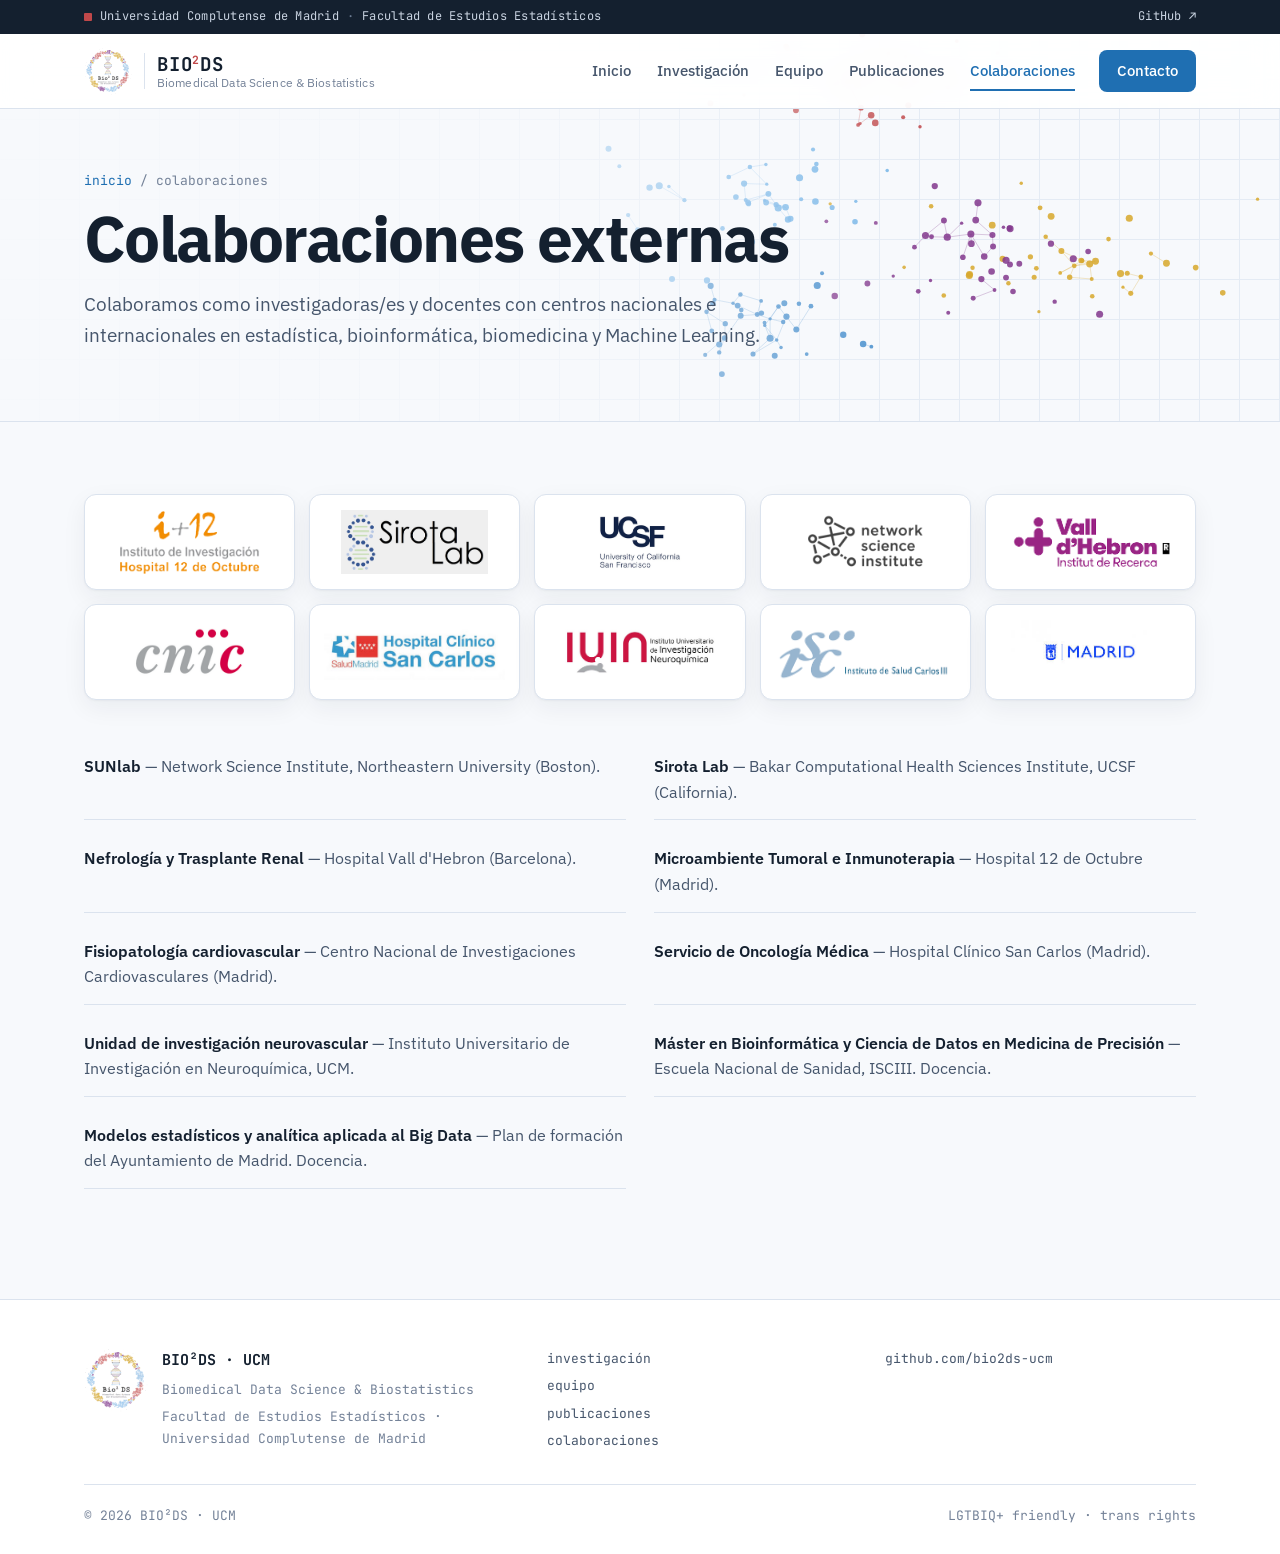
==== colaboraciones.html @ 71b94fcd "first commit" ====
<!doctype html>
<html lang="es">
<head>
<meta charset="utf-8">
<meta name="viewport" content="width=device-width, initial-scale=1">
<title>Colaboraciones · BIO²DS</title>
<meta name="description" content="Centros nacionales e internacionales con los que colabora el grupo BIO²DS (UCM).">
<meta property="og:title" content="Colaboraciones · BIO²DS">
<meta property="og:description" content="Centros nacionales e internacionales con los que colabora el grupo BIO²DS (UCM).">
<meta property="og:image" content="assets/img/logo-badge.png">
<link rel="icon" type="image/png" href="favicon.png">
<link rel="apple-touch-icon" href="apple-touch-icon.png">
<meta name="theme-color" content="#f7f9fc">
<link rel="preconnect" href="https://fonts.googleapis.com">
<link rel="preconnect" href="https://fonts.gstatic.com" crossorigin>
<link href="https://fonts.googleapis.com/css2?family=IBM+Plex+Sans:wght@400;500;600;700&family=JetBrains+Mono:wght@400;500;700&display=swap" rel="stylesheet">
<link rel="stylesheet" href="assets/css/style.css">
</head>
<body>

<header class="nav" id="nav">
  <div class="topbar">
    <div class="wrap">
      <span class="inst"><span class="sq" aria-hidden="true"></span>Universidad Complutense de Madrid <span class="sep">·</span> Facultad de Estudios Estadísticos</span>
      <span class="util"><a href="https://github.com/bio2ds-ucm" target="_blank" rel="noopener">GitHub ↗</a></span>
    </div>
  </div>
  <div class="mainbar">
    <div class="wrap">
      <a class="brand" href="index.html" aria-label="BIO²DS, inicio">
        <img src="assets/img/logo-nav.png" alt="" width="48" height="48">
        <span class="wordmark"><b>BIO<sup>2</sup>DS</b><small>Biomedical Data Science &amp; Biostatistics</small></span>
      </a>
      <nav aria-label="Principal">
        <ul id="menu">
        <li><a href="index.html">Inicio</a></li>
        <li><a href="investigacion.html">Investigación</a></li>
        <li><a href="equipo.html">Equipo</a></li>
        <li><a href="publicaciones.html">Publicaciones</a></li>
        <li><a href="colaboraciones.html" aria-current="page">Colaboraciones</a></li>
          <li class="cta-li"><a class="cta" href="index.html#contacto">Contacto</a></li>
        </ul>
      </nav>
      <button class="menu-btn" id="menuBtn" aria-expanded="false" aria-controls="menu" aria-label="Abrir menú"><span></span><span></span><span></span></button>
    </div>
  </div>
</header>

<main id="top">
<section class="page-head grid-bg">
  <canvas class="embed-bg" aria-hidden="true"></canvas>
  <div class="wrap">
    <div class="crumbs"><a href="index.html">inicio</a> / colaboraciones</div>
    <h1>Colaboraciones externas</h1>
    <p>Colaboramos como investigadoras/es y docentes con centros nacionales e internacionales en estadística, bioinformática, biomedicina y Machine Learning.</p>
  </div>
</section>

<section id="colaboraciones">
  <div class="wrap">
    <div class="logos reveal">
      <div><img src="assets/img/h12o.png" alt="Hospital 12 de Octubre" loading="lazy"></div>
      <div><img src="assets/img/sirota.png" alt="Sirota Lab" loading="lazy"></div>
      <div><img src="assets/img/ucsf.png" alt="UCSF" loading="lazy"></div>
      <div><img src="assets/img/netsci.png" alt="Network Science Institute" loading="lazy"></div>
      <div><img src="assets/img/vhir.png" alt="VHIR Vall d'Hebron" loading="lazy"></div>
      <div><img src="assets/img/cnic.png" alt="CNIC" loading="lazy"></div>
      <div><img src="assets/img/hcsc.png" alt="Hospital Clínico San Carlos" loading="lazy"></div>
      <div><img src="assets/img/iuin.png" alt="Instituto Universitario de Investigación en Neuroquímica" loading="lazy"></div>
      <div><img src="assets/img/isciii.png" alt="Instituto de Salud Carlos III" loading="lazy"></div>
      <div><img src="assets/img/madrid.png" alt="Ayuntamiento de Madrid" loading="lazy"></div>
    </div>
    <ul class="collabs">
      <li><a href="https://www.networkscienceinstitute.org/" target="_blank" rel="noopener">SUNlab</a> — Network Science Institute, Northeastern University (Boston).</li>
      <li><a href="https://sirotalab.ucsf.edu/" target="_blank" rel="noopener">Sirota Lab</a> — Bakar Computational Health Sciences Institute, UCSF (California).</li>
      <li><a href="https://vhir.vallhebron.com/es/investigacion/nefrologia-y-trasplante-renal" target="_blank" rel="noopener">Nefrología y Trasplante Renal</a> — Hospital Vall d'Hebron (Barcelona).</li>
      <li><a href="https://imas12.es/investigacion/cancer/microambiente-tumoral-e-inmunoterapia/equipo/" target="_blank" rel="noopener">Microambiente Tumoral e Inmunoterapia</a> — Hospital 12 de Octubre (Madrid).</li>
      <li><a href="https://www.cnic.es/es/investigacion/fisiopatologia-neurovascular" target="_blank" rel="noopener">Fisiopatología cardiovascular</a> — Centro Nacional de Investigaciones Cardiovasculares (Madrid).</li>
      <li><a href="https://www.comunidad.madrid/hospital/clinicosancarlos/profesionales/servicios-medicos/oncologia-medica" target="_blank" rel="noopener">Servicio de Oncología Médica</a> — Hospital Clínico San Carlos (Madrid).</li>
      <li><a href="https://www.ucm.es/iuin" target="_blank" rel="noopener">Unidad de investigación neurovascular</a> — Instituto Universitario de Investigación en Neuroquímica, UCM.</li>
      <li><a href="https://masterbioinformatica.com/" target="_blank" rel="noopener">Máster en Bioinformática y Ciencia de Datos en Medicina de Precisión</a> — Escuela Nacional de Sanidad, ISCIII. Docencia.</li>
      <li><a href="https://www.madrid.es/portal/site/munimadrid" target="_blank" rel="noopener">Modelos estadísticos y analítica aplicada al Big Data</a> — Plan de formación del Ayuntamiento de Madrid. Docencia.</li>
    </ul>
  </div>
</section>
</main>

<footer>
  <div class="wrap">
    <div class="foot-cols">
      <div class="foot-brand">
        <img src="assets/img/logo-nav.png" alt="Logo BIO²DS" width="64" height="64" loading="lazy">
        <div>
          <b>BIO²DS · UCM</b>
          <span>Biomedical Data Science &amp; Biostatistics</span>
          <span>Facultad de Estudios Estadísticos · Universidad Complutense de Madrid</span>
        </div>
      </div>
      <nav aria-label="Pie de página">
        <a href="investigacion.html">investigación</a>
        <a href="equipo.html">equipo</a>
        <a href="publicaciones.html">publicaciones</a>
        <a href="colaboraciones.html">colaboraciones</a>
      </nav>
      <div>
        <a href="https://github.com/bio2ds-ucm" target="_blank" rel="noopener">github.com/bio2ds-ucm</a>
      </div>
    </div>
    <div class="foot-bottom"><span>© <span id="year">2026</span> BIO²DS · UCM</span><span>LGTBIQ+ friendly · trans rights</span></div>
  </div>
</footer>

<script src="assets/js/main.js"></script>
</body>
</html>
---- assets/css/style.css ----
/* Paleta clara basada en los colores del logo BIO²DS (azul, mostaza, rojo, morado) */
:root{
  --bg:#f7f9fc;
  --bg-2:#eef3f9;
  --surface:#ffffff;
  --line:#dbe3ee;
  --grid:#e4ebf4;
  --text:#14202f;
  --muted:#46566c;
  --dim:#748298;
  --accent:#1f6fb2;
  --accent-soft:rgba(31,111,178,.08);
  --blue:#96c6ee;
  --gold:#b98510;
  --red:#c0484a;
  --purple:#833a8e;
  --shadow:0 1px 2px rgba(20,32,47,.04),0 8px 24px rgba(20,32,47,.06);
  --shadow-lg:0 2px 4px rgba(20,32,47,.05),0 20px 50px rgba(20,32,47,.14);
  --radius:14px;
  --max:1160px;
  --mono:"JetBrains Mono",ui-monospace,SFMono-Regular,Menlo,monospace;
  --sans:"IBM Plex Sans",system-ui,-apple-system,"Segoe UI",sans-serif;
  color-scheme:light;
}
*{box-sizing:border-box}
html{scroll-behavior:smooth;scroll-padding-top:96px}
body{margin:0;background:var(--bg);color:var(--text);font-family:var(--sans);font-size:17px;line-height:1.65;-webkit-font-smoothing:antialiased;overflow-x:hidden}
a{color:var(--accent);text-decoration:none}
a:hover{text-decoration:underline}
img{max-width:100%;display:block}
.wrap{max-width:var(--max);margin:0 auto;padding:0 24px}
@media (max-width:600px){.wrap{padding:0 16px}body{font-size:16px}}

/* grid backdrop (papel milimetrado) */
.grid-bg{background-color:var(--bg);background-image:linear-gradient(var(--grid) 1px,transparent 1px),linear-gradient(90deg,var(--grid) 1px,transparent 1px);background-size:40px 40px;background-position:-1px -1px}

/* nav */
header.nav{position:fixed;inset:0 0 auto 0;z-index:50;transition:transform .35s ease}
header.nav.scrolled{transform:translateY(-34px)}
.topbar{height:34px;background:var(--text);color:#c9d3e1;font-family:var(--mono);font-size:12px;letter-spacing:.02em}
.topbar .wrap{height:100%;display:flex;align-items:center;justify-content:space-between;gap:16px}
.topbar .inst{display:flex;align-items:center;gap:8px;white-space:nowrap;overflow:hidden;text-overflow:ellipsis}
.topbar .sq{width:8px;height:8px;background:var(--red);border-radius:1px;flex-shrink:0}
.topbar .sep{color:#6b7b92}
.topbar .util{display:flex;gap:18px;flex-shrink:0}
.topbar a{color:#c9d3e1}
.topbar a:hover{color:#fff;text-decoration:none}
@media (max-width:760px){.topbar .util{display:none}.topbar .sep,.topbar .inst{font-size:11px}}
.mainbar{background:rgba(255,255,255,.9);backdrop-filter:blur(14px);-webkit-backdrop-filter:blur(14px);border-bottom:1px solid var(--line);position:relative}
/* línea fina con los cuatro colores del logo */
.mainbar::after{content:"";position:absolute;left:0;right:0;bottom:-1px;height:2px;background:linear-gradient(90deg,var(--accent) 0 25%,var(--gold) 25% 50%,var(--red) 50% 75%,var(--purple) 75%);opacity:0;transition:opacity .3s}
header.nav.scrolled .mainbar{box-shadow:0 6px 24px rgba(20,32,47,.07)}
header.nav.scrolled .mainbar::after{opacity:1}
.mainbar .wrap{display:flex;align-items:center;justify-content:space-between;height:74px;gap:24px}
.brand{display:flex;align-items:center;gap:12px;color:var(--text);flex-shrink:0}
.brand:hover{text-decoration:none}
.brand img{width:48px;height:48px}
.wordmark{display:flex;flex-direction:column;line-height:1.15;padding-left:12px;border-left:1px solid var(--line)}
.wordmark b{font-family:var(--mono);font-size:19px;letter-spacing:.04em}
.wordmark b sup{font-size:.6em;color:var(--red)}
.wordmark small{font-size:12px;color:var(--dim);letter-spacing:.01em}
.nav ul{display:flex;align-items:center;gap:2px;list-style:none;margin:0;padding:0}
.nav ul a{position:relative;display:flex;align-items:baseline;padding:10px 12px;color:var(--muted);font-size:15px;font-weight:500}
.nav ul a::after{content:"";position:absolute;left:12px;right:12px;bottom:2px;height:2px;background:var(--accent);transform:scaleX(0);transform-origin:left;transition:transform .25s ease}
.nav ul a:hover{color:var(--text);text-decoration:none}
.nav ul a:hover::after{transform:scaleX(1);background:var(--line)}
.nav ul a[aria-current="page"]{color:var(--accent)}
.nav ul a[aria-current="page"]::after{transform:scaleX(1);background:var(--accent)}
.nav ul .cta-li{margin-left:10px}
.nav ul a.cta{padding:9px 18px;border-radius:8px;background:var(--accent);color:#fff;font-size:14.5px}
.nav ul a.cta::after{display:none}
.nav ul a.cta:hover{background:#185a92;color:#fff}
.menu-btn{display:none;width:44px;height:44px;border:1px solid var(--line);border-radius:10px;background:var(--surface);cursor:pointer;position:relative;flex-shrink:0}
.menu-btn span{position:absolute;left:12px;right:12px;height:2px;background:var(--text);border-radius:2px;transition:transform .25s,opacity .2s}
.menu-btn span:nth-child(1){top:14px}.menu-btn span:nth-child(2){top:21px}.menu-btn span:nth-child(3){top:28px}
.menu-btn[aria-expanded="true"] span:nth-child(1){transform:translateY(7px) rotate(45deg)}
.menu-btn[aria-expanded="true"] span:nth-child(2){opacity:0}
.menu-btn[aria-expanded="true"] span:nth-child(3){transform:translateY(-7px) rotate(-45deg)}
@media (max-width:1060px){.wordmark small{display:none}}
@media (max-width:960px){
  .menu-btn{display:block}
  .nav nav{position:absolute;top:100%;left:0;right:0}
  .nav ul{flex-direction:column;align-items:stretch;gap:0;background:var(--surface);border-bottom:1px solid var(--line);box-shadow:0 18px 30px rgba(20,32,47,.1);padding:8px 24px 20px;display:none}
  .nav ul.open{display:flex}
  .nav ul li{border-bottom:1px solid var(--line)}
  .nav ul a{padding:14px 0;font-size:17px}
  .nav ul a::after{display:none}
  .nav ul .cta-li{margin:16px 0 0;border:0}
  .nav ul a.cta{justify-content:center;padding:13px}
}
@media (max-width:600px){.mainbar .wrap{height:64px}.brand img{width:40px;height:40px}.wordmark b{font-size:17px}.nav ul{padding:8px 16px 18px}}

/* hero */
.hero{position:relative;min-height:100vh;min-height:100svh;display:flex;align-items:center;overflow:hidden;padding:140px 0 70px}
.hero canvas{position:absolute;inset:0;width:100%;height:100%}
.hero::after{content:"";position:absolute;inset:0;background:linear-gradient(90deg,rgba(247,249,252,.9) 0%,rgba(247,249,252,.7) 30%,rgba(247,249,252,0) 58%),linear-gradient(transparent 80%,var(--bg));pointer-events:none}
.hero .wrap{position:relative;z-index:2;width:100%;display:grid;grid-template-columns:1.25fr .75fr;gap:40px;align-items:center}
@media (max-width:900px){.hero .wrap{grid-template-columns:1fr}.hero::after{background:rgba(247,249,252,.72)}}
.hero-logo{margin:0;justify-self:center;width:min(100%,380px);aspect-ratio:1;border-radius:50%;background:#fff;box-shadow:var(--shadow-lg);border:1px solid var(--line);padding:4%;position:relative}
.hero-logo::before{content:"";position:absolute;inset:-14px;border-radius:50%;border:1px dashed #c3cfdf;animation:spin 60s linear infinite}
.hero-logo img{width:100%;height:100%}
@keyframes spin{to{transform:rotate(360deg)}}
@media (max-width:900px){.hero-logo{order:-1;width:170px;justify-self:start}.hero-logo::before{inset:-8px}}
.tag{display:inline-flex;align-items:center;gap:8px;font-family:var(--mono);font-size:13px;color:var(--accent);border:1px solid rgba(31,111,178,.3);background:var(--surface);padding:6px 12px;border-radius:999px}
.tag .dot{width:7px;height:7px;border-radius:50%;background:var(--gold);box-shadow:0 0 0 3px rgba(185,133,16,.18)}
.hero h1{font-size:clamp(44px,8vw,96px);line-height:.98;margin:22px 0 14px;font-weight:700;letter-spacing:-.03em}
.hero h1 sup{font-size:.5em;color:var(--red);vertical-align:.75em}
.hero h1 .grad{background:linear-gradient(90deg,var(--accent),var(--purple) 55%,var(--red));-webkit-background-clip:text;background-clip:text;color:transparent}
.hero .sub{font-family:var(--mono);color:var(--muted);font-size:clamp(14px,2vw,18px);margin:0 0 26px}
.hero .lead{max-width:620px;font-size:clamp(17px,2.1vw,20px);color:var(--muted);margin:0 0 34px}
.typed{color:var(--purple);font-weight:500}
.typed::after{content:"▋";color:var(--purple);animation:blink 1s steps(1) infinite;margin-left:2px}
@keyframes blink{50%{opacity:0}}
.btns{display:flex;flex-wrap:wrap;gap:12px}
.btn{display:inline-flex;align-items:center;gap:8px;padding:12px 20px;border-radius:10px;font-family:var(--mono);font-size:14.5px;font-weight:500;border:1px solid var(--line);color:var(--text);background:var(--surface);box-shadow:var(--shadow)}
.btn:hover{text-decoration:none;border-color:var(--accent);color:var(--accent)}
.btn.primary{background:var(--accent);color:#fff;border-color:var(--accent)}
.btn.primary:hover{background:#185a92;color:#fff}
.hero-stats{display:flex;flex-wrap:wrap;gap:36px;margin-top:56px;font-family:var(--mono)}
.hero-stats b{display:block;font-size:30px;color:var(--text);font-weight:700}
.hero-stats div:nth-child(1) b{color:var(--accent)}
.hero-stats div:nth-child(2) b{color:var(--red)}
.hero-stats div:nth-child(3) b{color:var(--purple)}
.hero-stats div:nth-child(4) b{color:var(--gold)}
.hero-stats span{font-size:12.5px;color:var(--dim);text-transform:uppercase;letter-spacing:.08em}

/* sections */
section{padding:110px 0;position:relative}
@media (max-width:600px){section{padding:72px 0}}
.sec-head{margin-bottom:48px;max-width:760px}
.sec-head .idx{font-family:var(--mono);color:var(--accent);font-size:14px;letter-spacing:.06em}
.sec-head .idx::before{content:"// ";color:var(--dim)}
.sec-head h2{font-size:clamp(30px,4.5vw,46px);line-height:1.1;margin:10px 0 14px;letter-spacing:-.02em}
.sec-head p{color:var(--muted);margin:0;font-size:18px}
.alt{background:var(--bg-2);border-top:1px solid var(--line);border-bottom:1px solid var(--line)}

/* about */
.about{display:grid;grid-template-columns:1.1fr .9fr;gap:56px;align-items:center}
@media (max-width:900px){.about{grid-template-columns:1fr;gap:36px}}
.about p{color:var(--muted)}
.about strong{color:var(--text)}
.pillars{display:grid;gap:14px;margin-top:28px}
.pillar{display:flex;gap:16px;align-items:flex-start;padding:16px 18px;border:1px solid var(--line);border-radius:var(--radius);background:var(--surface);box-shadow:var(--shadow)}
.pillar .n{font-family:var(--mono);font-size:13px;color:#fff;background:var(--accent);border-radius:6px;padding:2px 8px;font-weight:700;margin-top:3px}
.pillar:nth-child(2) .n{background:var(--purple)}
.pillar:nth-child(3) .n{background:var(--red)}
.pillar h3{margin:0 0 2px;font-size:17px}
.pillar p{margin:0;font-size:15px;color:var(--muted)}
/* La foto de delante solo tapa la esquina superior izquierda de la de atrás (cielo y edificio), nunca a las personas */
.photo-stack{position:relative;aspect-ratio:1/.6}
.photo-stack figure{position:absolute;margin:0;border-radius:var(--radius);overflow:hidden;border:4px solid #fff;background:var(--surface);box-shadow:var(--shadow-lg)}
.photo-stack figure img{width:100%;height:100%;object-fit:cover}
.photo-stack .front{left:0;top:0;width:54%;aspect-ratio:4/3;z-index:2}
.photo-stack .back{right:0;top:33%;width:58%;aspect-ratio:1200/818;z-index:1}
@media (max-width:600px){
  .photo-stack{aspect-ratio:auto;display:grid;gap:14px}
  .photo-stack figure{position:static;width:100%}
}

/* research */
.research{display:grid;grid-template-columns:repeat(3,1fr);gap:18px}
@media (max-width:900px){.research{grid-template-columns:1fr 1fr}}
@media (max-width:600px){.research{grid-template-columns:1fr}}
.card{position:relative;padding:26px;border:1px solid var(--line);border-radius:var(--radius);background:var(--surface);box-shadow:var(--shadow);overflow:hidden;transition:border-color .25s,transform .25s,box-shadow .25s}
.card::before{content:"";position:absolute;left:0;top:0;right:0;height:3px;background:var(--c,var(--accent))}
.card:nth-child(4n+2){--c:var(--red)}
.card:nth-child(4n+3){--c:var(--purple)}
.card:nth-child(4n+4){--c:var(--gold)}
.card:hover{border-color:var(--c,var(--accent));transform:translateY(-3px);box-shadow:var(--shadow-lg)}
.card .ico{width:44px;height:44px;border-radius:10px;display:grid;place-items:center;background:var(--bg-2);color:var(--c,var(--accent));margin-bottom:18px}
.card .ico svg{width:24px;height:24px}
.card h3{margin:0 0 8px;font-size:19px}
.card p{margin:0;color:var(--muted);font-size:15.5px}
.card .chips{display:flex;flex-wrap:wrap;gap:6px;margin-top:16px}
.chip{font-family:var(--mono);font-size:12px;padding:3px 9px;border-radius:6px;border:1px solid var(--line);color:var(--muted);background:var(--bg)}
.heatmap{display:grid;grid-template-columns:repeat(48,1fr);gap:2px;margin-top:40px;padding:10px;border-radius:10px;overflow:hidden;background:var(--surface);border:1px solid var(--line)}
.heatmap i{display:block;aspect-ratio:1;border-radius:1px}
.heat-legend{display:flex;justify-content:space-between;font-family:var(--mono);font-size:12px;color:var(--dim);margin-top:8px}

/* team */
.team{display:grid;grid-template-columns:repeat(3,1fr);gap:18px}
@media (max-width:900px){.team{grid-template-columns:1fr 1fr}}
@media (max-width:560px){.team{grid-template-columns:1fr}}
.member{display:flex;flex-direction:column;padding:22px;border:1px solid var(--line);border-radius:var(--radius);background:var(--surface);box-shadow:var(--shadow)}
.member .top{display:flex;gap:16px;align-items:center;margin-bottom:14px}
.member img{width:76px;height:76px;border-radius:50%;object-fit:cover;border:3px solid var(--bg-2);flex-shrink:0}
.member.pi img{border-color:var(--blue)}
.member h3{margin:0;font-size:17.5px;line-height:1.25}
.member .role{font-family:var(--mono);font-size:12px;color:var(--accent);text-transform:uppercase;letter-spacing:.06em;margin-top:4px}
.member p{margin:0 0 16px;font-size:14.5px;color:var(--muted);flex:1}
.links{display:flex;flex-wrap:wrap;gap:6px}
.links a{font-family:var(--mono);font-size:12px;padding:4px 10px;border-radius:6px;border:1px solid var(--line);color:var(--text);background:var(--bg)}
.links a:hover{border-color:var(--accent);text-decoration:none;color:var(--accent)}
.alumni{margin-top:28px;padding:20px 22px;border:1px dashed #c3cfdf;border-radius:var(--radius);color:var(--muted);font-size:15px;background:var(--surface)}
.alumni b{color:var(--text);font-family:var(--mono);font-size:13px;letter-spacing:.06em;text-transform:uppercase;display:block;margin-bottom:6px}

/* publications */
.filters{display:flex;flex-wrap:wrap;gap:8px;margin-bottom:26px}
.filters button{font-family:var(--mono);font-size:13px;padding:7px 14px;border-radius:8px;border:1px solid var(--line);background:var(--surface);color:var(--muted);cursor:pointer}
.filters button:hover{border-color:var(--accent);color:var(--accent)}
.filters button[aria-pressed="true"]{background:var(--accent);color:#fff;border-color:var(--accent)}
.pubs{list-style:none;margin:0;padding:0;border-left:2px solid var(--line)}
.pub{position:relative;padding:0 0 26px 30px}
.pub::before{content:"";position:absolute;left:-7px;top:8px;width:12px;height:12px;border-radius:50%;background:var(--surface);border:3px solid var(--accent)}
.pub[data-type="thesis"]::before{border-color:var(--purple)}
.pub[data-type="tfm"]::before{border-color:var(--gold)}
.pub .meta{font-family:var(--mono);font-size:12.5px;color:var(--dim);display:flex;gap:10px;flex-wrap:wrap;align-items:center}
.pub .meta .y{color:var(--accent);font-weight:700}
.pub[data-type="thesis"] .meta .y{color:var(--purple)}
.pub[data-type="tfm"] .meta .y{color:var(--gold)}
.pub .kind{border:1px solid var(--line);border-radius:4px;padding:0 6px;background:var(--surface)}
.pub h3{margin:4px 0 4px;font-size:17px;line-height:1.4;font-weight:600}
.pub h3 a{color:var(--text)}
.pub h3 a:hover{color:var(--accent)}
.pub p{margin:0;color:var(--muted);font-size:14.5px}
.pub p b{color:var(--text);font-weight:600}
.pub.hidden{display:none}

/* repos */
.repos{display:grid;grid-template-columns:repeat(3,1fr);gap:18px}
@media (max-width:900px){.repos{grid-template-columns:1fr}}
.repo{display:flex;flex-direction:column;border:1px solid var(--line);border-radius:var(--radius);background:var(--surface);box-shadow:var(--shadow);overflow:hidden;color:var(--text);transition:border-color .25s,transform .25s}
.repo:hover{text-decoration:none;border-color:var(--accent);transform:translateY(-3px)}
.repo .bar{display:flex;align-items:center;gap:6px;padding:10px 14px;background:var(--bg-2);border-bottom:1px solid var(--line);font-family:var(--mono);font-size:12.5px;color:var(--dim)}
.repo .bar i{width:10px;height:10px;border-radius:50%}
.repo .bar i:nth-child(1){background:var(--red)}.repo .bar i:nth-child(2){background:#d8a92e}.repo .bar i:nth-child(3){background:var(--blue)}
.repo .bar span{margin-left:8px;white-space:nowrap;overflow:hidden;text-overflow:ellipsis}
.repo .body{padding:20px;flex:1;display:flex;flex-direction:column}
.repo h3{font-family:var(--mono);font-size:16px;margin:0 0 8px;color:var(--accent);word-break:break-word}
.repo p{margin:0 0 16px;color:var(--muted);font-size:15px;flex:1}
.repo .foot{display:flex;flex-wrap:wrap;gap:12px;font-family:var(--mono);font-size:12.5px;color:var(--dim);align-items:center}
.lang::before{content:"";display:inline-block;width:10px;height:10px;border-radius:50%;background:#276dc3;margin-right:6px;vertical-align:-1px}

/* collaborations */
.logos{display:grid;grid-template-columns:repeat(5,1fr);gap:14px;margin-bottom:40px}
@media (max-width:900px){.logos{grid-template-columns:repeat(3,1fr)}}
@media (max-width:560px){.logos{grid-template-columns:repeat(2,1fr)}}
.logos div{background:#fff;border:1px solid var(--line);box-shadow:var(--shadow);border-radius:12px;display:grid;place-items:center;padding:14px;height:96px}
.logos img{max-height:64px;width:auto;object-fit:contain}
.collabs{display:grid;grid-template-columns:1fr 1fr;gap:12px 28px;list-style:none;margin:0;padding:0}
@media (max-width:760px){.collabs{grid-template-columns:1fr}}
.collabs li{padding:14px 0;border-bottom:1px solid var(--line);font-size:15.5px;color:var(--muted)}
.collabs li a{color:var(--text);font-weight:600}
.collabs li a:hover{color:var(--accent)}

/* contact */
.contact{display:grid;grid-template-columns:1.2fr .8fr;gap:28px;align-items:stretch}
@media (max-width:860px){.contact{grid-template-columns:1fr}}
.contact .box{padding:32px;border:1px solid var(--line);border-radius:var(--radius);background:var(--surface);box-shadow:var(--shadow)}
.contact .box:first-child{background:linear-gradient(135deg,rgba(150,198,238,.22),rgba(131,58,142,.07)),var(--surface)}
.contact h3{margin:0 0 10px;font-size:24px}
.contact p{color:var(--muted);margin:0 0 22px}
.contact dl{margin:0;font-family:var(--mono);font-size:14px}
.contact dt{color:var(--dim);font-size:12px;text-transform:uppercase;letter-spacing:.08em;margin-top:14px}
.contact dt:first-child{margin-top:0}
.contact dd{margin:2px 0 0;color:var(--text)}

footer{border-top:1px solid var(--line);padding:48px 0 28px;font-family:var(--mono);font-size:13px;color:var(--dim);background:var(--surface)}
.foot-cols{display:grid;grid-template-columns:1.4fr 1fr 1fr;gap:28px;margin-bottom:32px}
@media (max-width:760px){.foot-cols{grid-template-columns:1fr}}
.foot-cols>*{display:flex;flex-direction:column;gap:6px}
.foot-cols b{color:var(--text);font-size:15px}
.foot-cols a{color:var(--muted)}
.foot-cols a:hover{color:var(--accent)}
.foot-brand{display:flex;flex-direction:row !important;gap:14px !important;align-items:flex-start}
.foot-brand img{width:64px;height:64px;flex-shrink:0}
.foot-brand>div{display:flex;flex-direction:column;gap:6px}
.foot-bottom{display:flex;justify-content:space-between;flex-wrap:wrap;gap:12px;padding-top:20px;border-top:1px solid var(--line)}

/* page header (subpages) */
.page-head{padding:170px 0 70px;border-bottom:1px solid var(--line);position:relative;overflow:hidden}
.page-head canvas{position:absolute;inset:0;width:100%;height:100%}
.page-head::after{content:"";position:absolute;inset:0;background:linear-gradient(90deg,rgba(247,249,252,.92) 0%,rgba(247,249,252,.75) 40%,rgba(247,249,252,0) 72%);pointer-events:none}
@media (max-width:600px){.page-head::after{background:rgba(247,249,252,.75)}}
.page-head .wrap{position:relative;z-index:1}
.crumbs{font-family:var(--mono);font-size:13px;color:var(--dim)}
.page-head h1{font-size:clamp(36px,6vw,64px);line-height:1.05;letter-spacing:-.025em;margin:14px 0 16px}
.page-head p{max-width:720px;color:var(--muted);font-size:clamp(17px,2vw,19px);margin:0}
@media (max-width:600px){.page-head{padding:130px 0 48px}}
.page-head + section{padding-top:72px}

/* explore cards (home) */
.explore{display:grid;grid-template-columns:repeat(4,1fr);gap:18px}
@media (max-width:980px){.explore{grid-template-columns:1fr 1fr}}
@media (max-width:560px){.explore{grid-template-columns:1fr}}
.xcard{position:relative;display:flex;flex-direction:column;padding:26px;border:1px solid var(--line);border-radius:var(--radius);background:var(--surface);box-shadow:var(--shadow);color:var(--text);overflow:hidden;transition:border-color .25s,transform .25s,box-shadow .25s}
.xcard::before{content:"";position:absolute;left:0;top:0;right:0;height:3px;background:var(--c,var(--accent))}
.xcard:nth-child(2){--c:var(--red)}
.xcard:nth-child(3){--c:var(--purple)}
.xcard:nth-child(4){--c:var(--gold)}
.xcard:hover{text-decoration:none;border-color:var(--c,var(--accent));transform:translateY(-3px);box-shadow:var(--shadow-lg)}
.xcard .n{font-family:var(--mono);font-size:13px;color:var(--c,var(--accent))}
.xcard h3{margin:10px 0 8px;font-size:21px}
.xcard p{margin:0 0 18px;color:var(--muted);font-size:15px;flex:1}
.xcard .go{font-family:var(--mono);font-size:13px;color:var(--c,var(--accent))}

/* reveal */
.reveal{opacity:0;transform:translateY(18px);transition:opacity .7s ease,transform .7s ease}
.reveal.in{opacity:1;transform:none}
@media (prefers-reduced-motion:reduce){.reveal{opacity:1;transform:none;transition:none}.typed::after{animation:none}.hero-logo::before{animation:none}html{scroll-behavior:auto}}
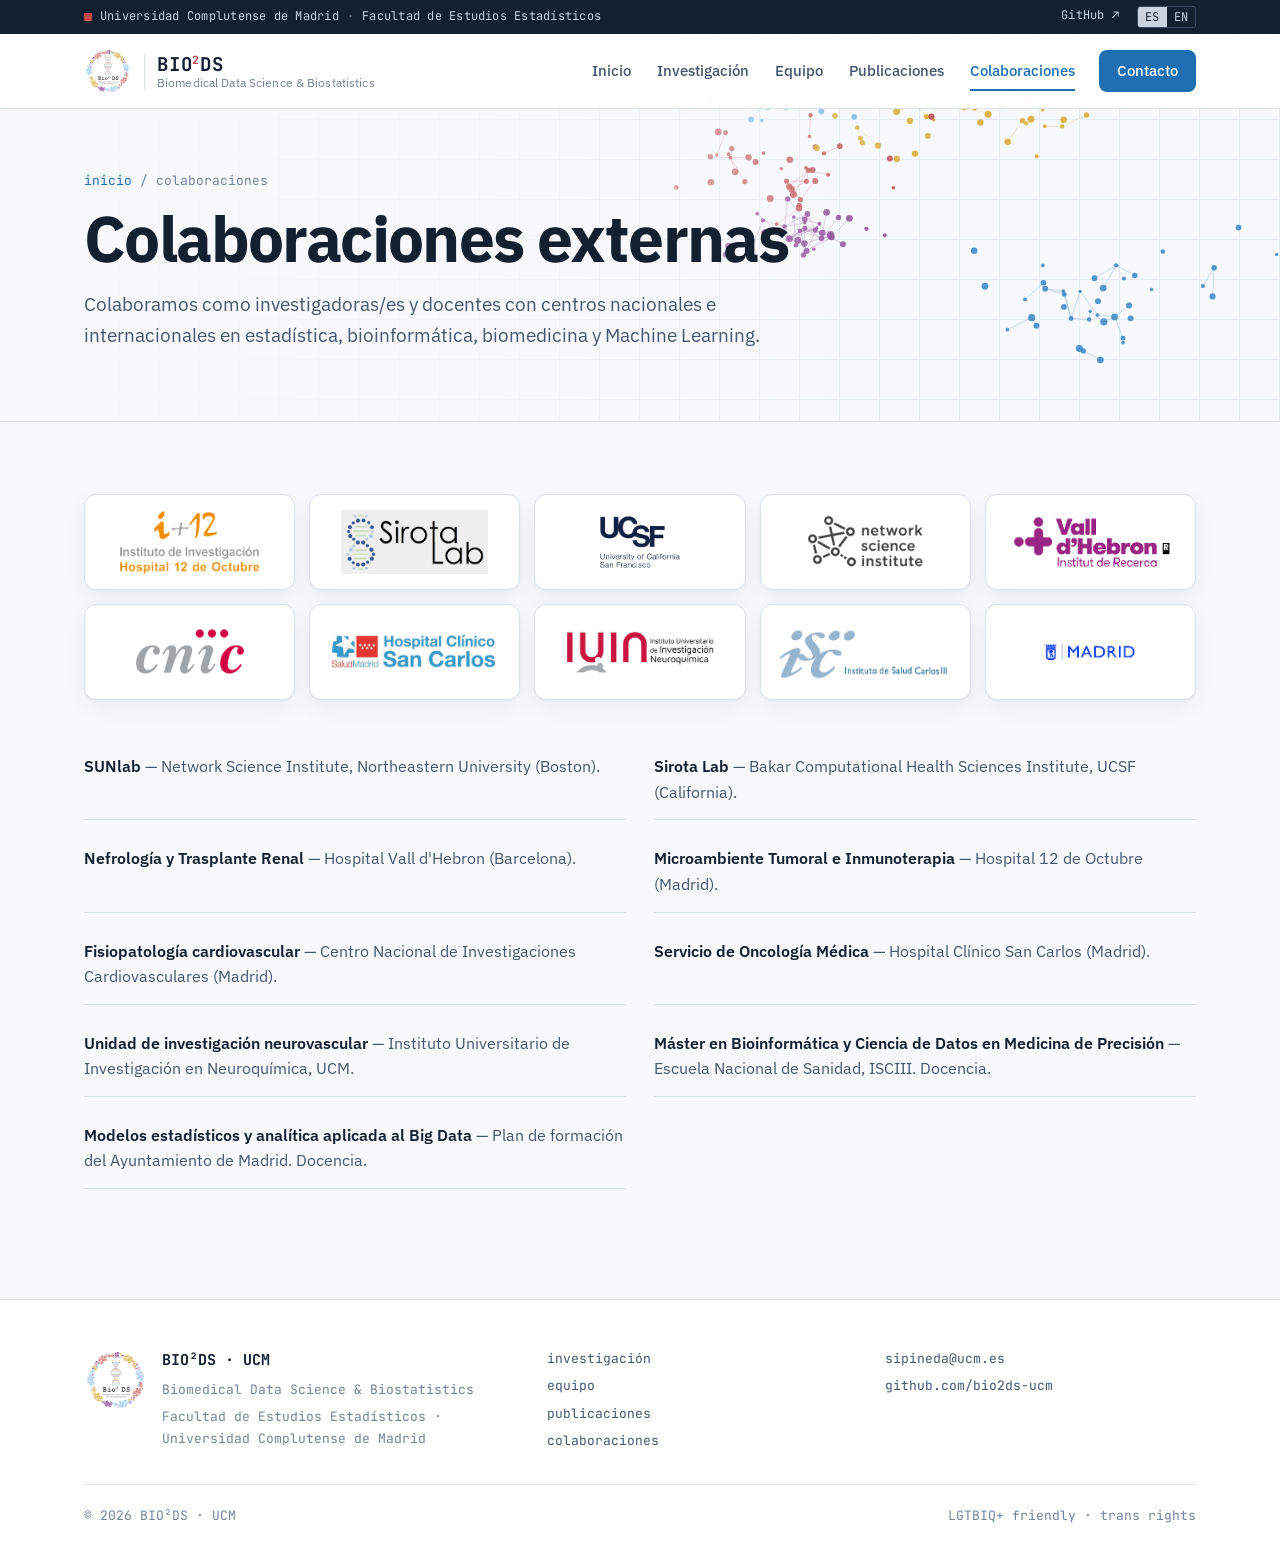
==== commit 5672bbc5: "mejoras" ====
--- a/colaboraciones.html
+++ b/colaboraciones.html
@@ -8,6 +8,8 @@
 <meta property="og:title" content="Colaboraciones · BIO²DS">
 <meta property="og:description" content="Centros nacionales e internacionales con los que colabora el grupo BIO²DS (UCM).">
 <meta property="og:image" content="assets/img/logo-badge.png">
+<link rel="alternate" hreflang="es" href="colaboraciones.html">
+<link rel="alternate" hreflang="en" href="en/colaboraciones.html">
 <link rel="icon" type="image/png" href="favicon.png">
 <link rel="apple-touch-icon" href="apple-touch-icon.png">
 <meta name="theme-color" content="#f7f9fc">
@@ -22,7 +24,7 @@
   <div class="topbar">
     <div class="wrap">
       <span class="inst"><span class="sq" aria-hidden="true"></span>Universidad Complutense de Madrid <span class="sep">·</span> Facultad de Estudios Estadísticos</span>
-      <span class="util"><a href="https://github.com/bio2ds-ucm" target="_blank" rel="noopener">GitHub ↗</a></span>
+      <span class="util"><a class="gh" href="https://github.com/bio2ds-ucm" target="_blank" rel="noopener">GitHub ↗</a><span class="lang-switch" role="group" aria-label="Idioma"><a href="colaboraciones.html" lang="es" hreflang="es" aria-current="true">ES</a><a href="en/colaboraciones.html" lang="en" hreflang="en">EN</a></span></span>
     </div>
   </div>
   <div class="mainbar">
@@ -103,6 +105,7 @@
         <a href="colaboraciones.html">colaboraciones</a>
       </nav>
       <div>
+        <a href="mailto:sipineda@ucm.es">sipineda@ucm.es</a>
         <a href="https://github.com/bio2ds-ucm" target="_blank" rel="noopener">github.com/bio2ds-ucm</a>
       </div>
     </div>
--- a/assets/css/style.css
+++ b/assets/css/style.css
@@ -45,7 +45,11 @@
 .topbar .util{display:flex;gap:18px;flex-shrink:0}
 .topbar a{color:#c9d3e1}
 .topbar a:hover{color:#fff;text-decoration:none}
-@media (max-width:760px){.topbar .util{display:none}.topbar .sep,.topbar .inst{font-size:11px}}
+.lang-switch{display:flex;border:1px solid #3b4a60;border-radius:3px;overflow:hidden}
+.lang-switch a{padding:1px 7px;line-height:18px}
+.lang-switch a[aria-current]{background:#c9d3e1;color:var(--text)}
+.lang-switch a[aria-current]:hover{color:var(--text)}
+@media (max-width:760px){.topbar .util .gh{display:none}.topbar .sep,.topbar .inst{font-size:11px}}
 .mainbar{background:rgba(255,255,255,.9);backdrop-filter:blur(14px);-webkit-backdrop-filter:blur(14px);border-bottom:1px solid var(--line);position:relative}
 /* línea fina con los cuatro colores del logo */
 .mainbar::after{content:"";position:absolute;left:0;right:0;bottom:-1px;height:2px;background:linear-gradient(90deg,var(--accent) 0 25%,var(--gold) 25% 50%,var(--red) 50% 75%,var(--purple) 75%);opacity:0;transition:opacity .3s}
@@ -116,13 +120,6 @@
 .btn:hover{text-decoration:none;border-color:var(--accent);color:var(--accent)}
 .btn.primary{background:var(--accent);color:#fff;border-color:var(--accent)}
 .btn.primary:hover{background:#185a92;color:#fff}
-.hero-stats{display:flex;flex-wrap:wrap;gap:36px;margin-top:56px;font-family:var(--mono)}
-.hero-stats b{display:block;font-size:30px;color:var(--text);font-weight:700}
-.hero-stats div:nth-child(1) b{color:var(--accent)}
-.hero-stats div:nth-child(2) b{color:var(--red)}
-.hero-stats div:nth-child(3) b{color:var(--purple)}
-.hero-stats div:nth-child(4) b{color:var(--gold)}
-.hero-stats span{font-size:12.5px;color:var(--dim);text-transform:uppercase;letter-spacing:.08em}
 
 /* sections */
 section{padding:110px 0;position:relative}
